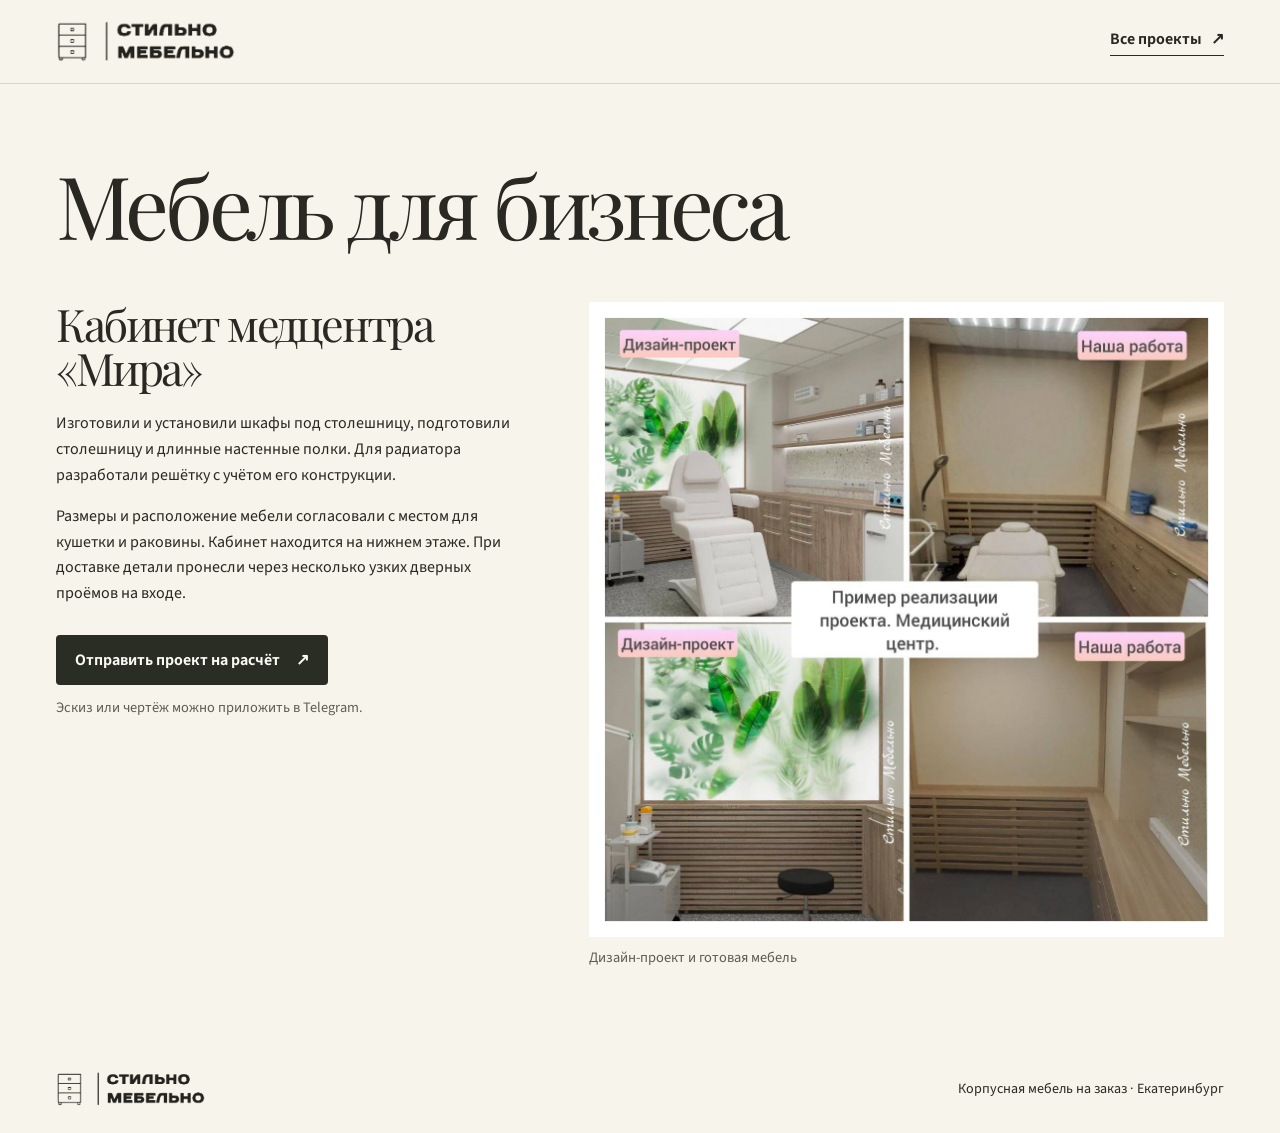
==== business.html @ 8807bb44 "Publish the Mira medical center furniture case" ====
<!doctype html>
<html lang="ru">
<head>
  <meta charset="utf-8">
  <meta name="viewport" content="width=device-width, initial-scale=1">
  <title>Мебель для бизнеса — Стильно Мебельно</title>
  <meta name="description" content="Корпусная мебель на заказ для бизнеса в Екатеринбурге. Шкафы, столешница, полки и решётка для радиатора в кабинете медцентра «Мира».">
  <meta property="og:title" content="Мебель для бизнеса — Стильно Мебельно">
  <meta property="og:description" content="Как изготовили мебель для кабинета медицинского центра «Мира».">
  <meta property="og:image" content="https://korkints.github.io/stilno-mebelno/assets/business.jpg">
  <link rel="icon" href="assets/favicon.svg" type="image/svg+xml">
  <link rel="stylesheet" href="style.css?v=business-case">
  <script src="site.js?v=business-case" defer></script>
</head>
<body>
  <header class="top">
    <div class="wrap top-inner">
      <a class="brand" href="index.html"><img src="assets/logo.png" alt="Стильно Мебельно" width="180" height="43"></a>
      <a class="top-contact" href="index.html#projects">Все проекты <span aria-hidden="true">↗</span></a>
    </div>
  </header>
  <main class="wrap business-page">
    <h1>Мебель для бизнеса</h1>
    <section class="business-case" aria-labelledby="mira">
      <div>
        <h2 id="mira">Кабинет медцентра «Мира»</h2>
        <p>Изготовили и установили шкафы под столешницу, подготовили столешницу и длинные настенные полки. Для радиатора разработали решётку с учётом его конструкции.</p>
        <p>Размеры и расположение мебели согласовали с местом для кушетки и раковины. Кабинет находится на нижнем этаже. При доставке детали пронесли через несколько узких дверных проёмов на входе.</p>
        <div class="hero-actions">
          <a class="button" href="https://t.me/Stilnomebelnoekb?text=%D0%97%D0%B4%D1%80%D0%B0%D0%B2%D1%81%D1%82%D0%B2%D1%83%D0%B9%D1%82%D0%B5%21%20%D0%A5%D0%BE%D1%87%D1%83%20%D0%BE%D0%B1%D1%81%D1%83%D0%B4%D0%B8%D1%82%D1%8C%20%D0%B8%D0%B7%D0%B3%D0%BE%D1%82%D0%BE%D0%B2%D0%BB%D0%B5%D0%BD%D0%B8%D0%B5%20%D0%BC%D0%B5%D0%B1%D0%B5%D0%BB%D0%B8%20%D0%B4%D0%BB%D1%8F%20%D0%B1%D0%B8%D0%B7%D0%BD%D0%B5%D1%81%D0%B0.%20%D0%9F%D0%BE%D0%B4%D1%81%D0%BA%D0%B0%D0%B6%D0%B8%D1%82%D0%B5%2C%20%D0%BA%D0%B0%D0%BA%D0%B8%D0%B5%20%D0%BC%D0%B0%D1%82%D0%B5%D1%80%D0%B8%D0%B0%D0%BB%D1%8B%20%D0%BD%D1%83%D0%B6%D0%BD%D1%8B%20%D0%B4%D0%BB%D1%8F%20%D0%BF%D1%80%D0%B5%D0%B4%D0%B2%D0%B0%D1%80%D0%B8%D1%82%D0%B5%D0%BB%D1%8C%D0%BD%D0%BE%D0%B3%D0%BE%20%D1%80%D0%B0%D1%81%D1%87%D1%91%D1%82%D0%B0%3F" target="_blank" rel="noopener noreferrer">Отправить проект на расчёт <span aria-hidden="true">↗</span></a>
        </div>
        <p class="business-contact-note">Эскиз или чертёж можно приложить в Telegram.</p>
      </div>
      <figure class="business-photo">
        <button class="photo-trigger" type="button" data-photo-preview aria-label="Увеличить дизайн-проект и фото кабинета">
          <img src="assets/business.jpg" alt="Кабинет медцентра «Мира». Слева дизайн-проект, справа мебель после монтажа." width="1280" height="1280">
        </button>
        <figcaption>Дизайн-проект и готовая мебель</figcaption>
      </figure>
    </section>
  </main>
  <footer class="wrap footer">
    <a class="brand" href="index.html"><img src="assets/logo.png" alt="Стильно Мебельно" width="150" height="36"></a>
    <span>Корпусная мебель на заказ · Екатеринбург</span>
  </footer>
  <dialog id="photo-viewer" class="photo-viewer" aria-labelledby="photo-title">
    <div class="photo-toolbar">
      <h2 id="photo-title">Просмотр фото</h2>
      <div id="photo-navigation" class="photo-controls photo-navigation" role="group" aria-label="Перелистывание фото" hidden>
        <button type="button" id="photo-previous" aria-label="Предыдущее фото">‹</button>
        <output id="photo-count" aria-live="polite" aria-label="Номер фото"></output>
        <button type="button" id="photo-next" aria-label="Следующее фото">›</button>
      </div>
      <div class="photo-controls" role="group" aria-label="Масштаб и закрытие">
        <button type="button" id="photo-minus" aria-label="Уменьшить">−</button>
        <output id="photo-scale" aria-live="polite">100%</output>
        <button type="button" id="photo-plus" aria-label="Увеличить">+</button>
        <form method="dialog"><button type="submit" autofocus aria-label="Закрыть фото">×</button></form>
      </div>
    </div>
    <div id="photo-scroll" class="photo-scroll" tabindex="0" aria-label="Область просмотра фото">
      <div class="photo-stage"><img id="photo-full" alt="" draggable="false"></div>
    </div>
  </dialog>
</body>
</html>
---- style.css ----
@font-face {
  font-family: 'Source Sans 3 Variable';
  font-style: normal;
  font-display: swap;
  font-weight: 200 900;
  src: url(assets/fonts/source-sans-3-cyrillic-wght-normal.woff2) format('woff2-variations');
  unicode-range: U+0301,U+0400-045F,U+0490-0491,U+04B0-04B1,U+2116;
}
@font-face {
  font-family: 'Source Sans 3 Variable';
  font-style: normal;
  font-display: swap;
  font-weight: 200 900;
  src: url(assets/fonts/source-sans-3-latin-wght-normal.woff2) format('woff2-variations');
  unicode-range: U+0000-00FF,U+0131,U+0152-0153,U+02BB-02BC,U+02C6,U+02DA,U+02DC,U+0304,U+0308,U+0329,U+2000-206F,U+20AC,U+2122,U+2191,U+2193,U+2212,U+2215,U+FEFF,U+FFFD;
}
@font-face {
  font-family: 'Playfair Display Variable';
  font-style: normal;
  font-display: swap;
  font-weight: 400 900;
  src: url(assets/fonts/playfair-display-cyrillic-wght-normal.woff2) format('woff2-variations');
  unicode-range: U+0301,U+0400-045F,U+0490-0491,U+04B0-04B1,U+2116;
}
@font-face {
  font-family: 'Playfair Display Variable';
  font-style: normal;
  font-display: swap;
  font-weight: 400 900;
  src: url(assets/fonts/playfair-display-latin-wght-normal.woff2) format('woff2-variations');
  unicode-range: U+0000-00FF,U+0131,U+0152-0153,U+02BB-02BC,U+02C6,U+02DA,U+02DC,U+0304,U+0308,U+0329,U+2000-206F,U+20AC,U+2122,U+2191,U+2193,U+2212,U+2215,U+FEFF,U+FFFD;
}
@font-face {
  font-family: 'Playfair Display Variable';
  font-style: italic;
  font-display: swap;
  font-weight: 400 900;
  src: url(assets/fonts/playfair-display-cyrillic-wght-italic.woff2) format('woff2-variations');
  unicode-range: U+0301,U+0400-045F,U+0490-0491,U+04B0-04B1,U+2116;
}
@font-face {
  font-family: 'Playfair Display Variable';
  font-style: italic;
  font-display: swap;
  font-weight: 400 900;
  src: url(assets/fonts/playfair-display-latin-wght-italic.woff2) format('woff2-variations');
  unicode-range: U+0000-00FF,U+0131,U+0152-0153,U+02BB-02BC,U+02C6,U+02DA,U+02DC,U+0304,U+0308,U+0329,U+2000-206F,U+20AC,U+2122,U+2191,U+2193,U+2212,U+2215,U+FEFF,U+FFFD;
}

:root {
  color-scheme: light;
  --paper: #f7f4ec;
  --white: #fcfaf5;
  --ink: #292822;
  --muted: #605d51;
  --line: #dbd5c6;
  --accent: #714430;
  --dark: #292d24;
  font-family: "Source Sans 3 Variable", "Segoe UI", Arial, sans-serif;
  background: var(--paper);
  color: var(--ink);
}
*, *::before, *::after { box-sizing: border-box; }
html { scroll-behavior: smooth; }
body { margin: 0; }
img, video { display: block; max-width: 100%; }
figure { margin: 0; }
a { color: inherit; text-decoration: none; }
button, input, textarea, select { font: inherit; color: inherit; }
button { cursor: pointer; }
button:disabled { cursor: default; opacity: .55; }
:focus-visible { outline: 2px solid #a36245; outline-offset: 4px; }
[hidden] { display: none !important; }
p { line-height: 1.6; }
h1, h2, h3, p { margin-top: 0; }
h1, h2 { font-family: "Playfair Display Variable", Georgia, serif; font-weight: 400; letter-spacing: -.055em; line-height: .99; }
h2 { font-size: clamp(2.8rem, 6vw, 5.4rem); margin-bottom: 1.3rem; }
h3 { font-size: 1.55rem; margin-bottom: .6rem; }
.wrap { width: min(1280px, calc(100% - 112px)); margin-inline: auto; }
.top { border-bottom: 1px solid var(--line); }
.top-inner { min-height: 83px; display: flex; align-items: center; justify-content: space-between; gap: 28px; }
.brand img { height: auto; }
.top nav { display: flex; gap: clamp(16px, 3vw, 50px); font-size: .94rem; }
.top-contact, .text-link { display: inline-flex; gap: .55rem; align-items: center; font-weight: 650; }
.top-contact { padding-bottom: 5px; border-bottom: 1px solid; }
.top a:hover, .text-link:hover, .footer a:hover { color: var(--accent); }
.hero { display: grid; grid-template-columns: .95fr 1.05fr; gap: clamp(24px, 5vw, 80px); min-height: 615px; padding-block: 38px 42px; }
.hero-copy { align-self: center; padding-block: 18px; }
.eyebrow { display: flex; align-items: center; gap: .65rem; margin-bottom: 1.25rem; color: var(--accent); font-size: .77rem; font-weight: 700; letter-spacing: .17em; text-transform: uppercase; }
.dot { width: 7px; height: 7px; border-radius: 50%; background: currentColor; }
.hero h1 { font-size: clamp(4.35rem, 7.4vw, 7.55rem); margin: 0 0 1.6rem; }
.hero h1 em { color: var(--accent); }
.intro { max-width: 370px; color: var(--muted); font-size: 1.15rem; }
.hero-actions { display: flex; flex-wrap: wrap; align-items: center; gap: 1rem 1.7rem; margin-top: 1.8rem; }
.button { border: 1px solid transparent; background: var(--dark); color: var(--white); padding: 13px 18px; min-height: 48px; display: inline-flex; justify-content: center; align-items: center; gap: 16px; font-weight: 650; border-radius: 4px; }
.button:hover { background: #424737; }
.button.light { color: var(--ink); background: var(--white); }
.button.light:hover { background: #e6deca; }
.button.outline { border-color: var(--line); color: var(--ink); background: var(--white); }
.button.outline:hover { background: #ece6d9; }
.hero-photo { display: grid; grid-template-rows: 1fr auto; }
.hero-image { position: relative; min-height: 530px; overflow: hidden; background: #d7ccba; }
.hero-photo img { width: 100%; height: 100%; position: absolute; object-fit: cover; object-position: center 69%; }
.hero-photo figcaption { margin-top: .8rem; color: var(--accent); font: italic 400 clamp(1rem, 1.5vw, 1.22rem)/1.4 "Playfair Display Variable", Georgia, serif; }
.projects, .team { padding-block: 75px 95px; border-top: 1px solid var(--line); }
.section-head { display: flex; justify-content: space-between; align-items: end; gap: 2rem; margin-bottom: 1.35rem; }
.section-head p:last-child { max-width: 350px; color: var(--muted); }
.project-grid { display: grid; grid-template-columns: repeat(3, minmax(0, 1fr)); gap: 28px 22px; }
.project { padding: 0; border: 0; text-align: left; background: none; }
.project img { width: 100%; aspect-ratio: 5/4; object-fit: cover; object-position: center 53%; background: #e3daca; }
.project:hover img { filter: brightness(.91); }
.project span { display: flex; justify-content: space-between; gap: 10px; padding: 14px 0; border-bottom: 1px solid var(--line); font-weight: 650; }
.project b { color: var(--accent); }
.story { background: #eae4d6; padding-block: 70px; }
.story-inner { display: grid; grid-template-columns: 1fr .8fr; gap: clamp(28px, 9vw, 125px); align-items: center; }
.story-copy p:not(.eyebrow) { max-width: 555px; font-size: 1.08rem; }
.story-photo img { width: 100%; height: 420px; object-fit: cover; object-position: center 55%; }
.team-grid { margin-top: 2.3rem; display: grid; grid-template-columns: 1fr 1fr; gap: 20px; }
.team-grid article { border-top: 1px solid var(--line); padding: 1.25rem 1rem 0 0; }
.team-grid article p:last-child { max-width: 435px; }
.role { color: var(--accent); margin-bottom: .45rem; }
.contact { background: var(--dark); color: var(--white); padding-block: 70px; }
.contact .eyebrow { color: #e9c5b0; }
.contact-inner { display: grid; grid-template-columns: 1fr .8fr; gap: clamp(24px, 6vw, 90px); }
.contact-inner p { max-width: 440px; }
.contact .text-link:hover { color: #e9c5b0; }
label { display: block; font-weight: 600; }
input, select, textarea { max-width: 100%; border: 1px solid var(--line); border-radius: 3px; padding: .67rem .7rem; background: var(--white); color: var(--ink); }
.contact form label { margin-bottom: .9rem; }
.contact input, .contact select, .contact textarea { width: 100%; display: block; margin-top: .4rem; }
textarea { resize: vertical; }
#prepared { margin-top: 1rem; }
.form-status { margin: .6rem 0 0; }
.footer { padding-block: 26px; display: flex; align-items: center; justify-content: space-between; gap: 16px; flex-wrap: wrap; font-size: .88rem; }
.gallery { width: min(1050px, calc(100% - 26px)); max-height: 90vh; background: var(--paper); border: 1px solid var(--line); padding: 0 22px 22px; color: var(--ink); }
.gallery::backdrop { background: #212119b8; }
.gallery-head { display: flex; justify-content: space-between; gap: 12px; align-items: center; padding-block: 16px; position: sticky; top: 0; background: var(--paper); }
.gallery h2 { margin: 0; font-size: clamp(1.85rem, 5vw, 3rem); }
.close { background: transparent; border: 1px solid var(--line); width: 42px; height: 42px; font-size: 1.45rem; }
.gallery-media { display: grid; grid-template-columns: repeat(auto-fit, minmax(min(100%, 280px), 1fr)); gap: 18px; }
.gallery-media img, .gallery-media video { width: 100%; height: clamp(290px, 58vh, 620px); object-fit: contain; background: #eae4d6; }
.gallery-media figcaption { font-size: .9rem; margin-top: .5rem; }

.calc-main { padding-block: 42px 70px; }
.calc-main h1 { font-size: clamp(2.9rem, 7vw, 5.4rem); margin-bottom: 1rem; }
.calc-main h2 { font-size: clamp(1.9rem, 4vw, 2.9rem); margin-bottom: .85rem; }
.calc-intro { max-width: 780px; color: var(--muted); }
.calc-panel { margin-top: 24px; background: var(--white); border: 1px solid var(--line); padding: clamp(14px, 2vw, 26px); }
.calc-panel > summary { cursor: pointer; font-weight: 700; }
.calc-panel > p { color: var(--muted); }
.calc-actions { display: flex; gap: .65rem; flex-wrap: wrap; margin: 15px 0 0; }
.table-scroll { overflow: auto; padding-bottom: 4px; }
table { border-collapse: collapse; width: 100%; }
.work-table { min-width: 910px; }
.catalog-table { min-width: 720px; }
.client-table { min-width: 505px; }
table caption { text-align: left; font-weight: 600; margin-bottom: .65rem; }
th, td { padding: .75rem .55rem; border-bottom: 1px solid var(--line); text-align: left; vertical-align: top; }
th { color: var(--muted); font-size: .84rem; }
td input, td select, td textarea { width: 100%; }
td textarea { min-height: 43px; }
.work-table td:first-child { width: 24%; }
.work-table td:nth-child(2) { width: 18%; }
.work-table td:nth-child(3) { width: 25%; }
.work-table td:nth-child(4) { width: 21%; }
td label { font-size: .8rem; margin-bottom: .42rem; }
td label input { margin-top: .25rem; }
td small { display: block; margin-top: .4rem; line-height: 1.4; color: var(--muted); }
td select + input { margin-top: .4rem; }
.money { font-variant-numeric: tabular-nums; text-align: right; white-space: nowrap; }
.remove-row { display: block; margin: .6rem 0 0 auto; padding: 4px 7px; border: 1px solid var(--line); background: none; border-radius: 3px; font-size: .76rem; }
tfoot td { font-weight: 700; }
.calc-status { color: var(--accent); margin: .7rem 0 0; }
.calc-message { padding: 12px 15px; background: #ede3d5; }
.calc-header { padding-block: 18px; }
@media (max-width: 850px) {
  .wrap { width: calc(100% - 52px); }
  .hero { min-height: auto; gap: 24px; }
  .hero-image { min-height: 460px; }
  .hero h1 { font-size: clamp(3.3rem, 9vw, 5.5rem); }
  .project-grid { grid-template-columns: repeat(2, minmax(0, 1fr)); }
}
@media (max-width: 600px) {
  .wrap { width: calc(100% - 34px); }
  .top-inner { flex-wrap: wrap; gap: 12px; padding-block: 12px; min-height: auto; }
  .top-inner .brand img { width: 140px; }
  .top nav { order: 3; width: 100%; justify-content: space-between; padding-block: 5px; }
  .top-contact { font-size: .79rem; }
  .hero, .story-inner, .contact-inner, .team-grid { grid-template-columns: 1fr; }
  .hero { padding-block: 22px 30px; gap: 14px; }
  .hero-copy { padding-block: 8px; }
  .hero h1 { font-size: clamp(3.8rem, 13vw, 5rem); }
  .hero-image { min-height: 0; aspect-ratio: 5/4; }
  .hero-actions { font-size: .87rem; }
  .projects, .team, .story, .contact { padding-block: 46px; }
  .section-head { display: block; }
  .project-grid { gap: 16px 12px; }
  .project span { font-size: .87rem; }
  .story-photo img { height: 310px; }
  .team-grid { gap: 12px; }
}
@media (prefers-reduced-motion: reduce) { html { scroll-behavior: auto; } }
@media print {
  body { background: white; color: black; }
  body.calc-page .top, .calc-main > :not(.client-panel), .client-panel .calc-actions { display: none !important; }
  .calc-main { width: 100%; padding: 0; }
  .client-panel { padding: 0; margin: 0; border: 0; background: white; }
  .table-scroll { overflow: visible; }
  .client-table { min-width: 0; }
}

.site-section { padding-block: 60px; border-top: 1px solid var(--line); }
.case-grid, .process-grid { display: grid; gap: 22px; grid-template-columns: repeat(3, minmax(0, 1fr)); margin: 2rem 0 0; }
.case-grid article, .case-grid figure, .process-grid li { padding: 20px; background: var(--white); border: 1px solid var(--line); }
.case-grid p:last-child, .process-grid p { margin-bottom: 0; }
.case-grid h3 { font-size: 1.3rem; }
.case-grid.reviews, .process-grid { grid-template-columns: repeat(2, minmax(0, 1fr)); }
.process-grid { list-style-position: inside; padding: 0; }
.process-grid li::marker { color: var(--accent); font-weight: 700; }
.process-grid p { margin-top: .45rem; }
.reviews blockquote { margin: 0 0 .85rem; font-size: 1.25rem; line-height: 1.45; }
.reviews figcaption { color: var(--muted); }
.questions details { border-bottom: 1px solid var(--line); }
.questions summary { cursor: pointer; font-weight: 650; padding: .9rem 0; }
.questions p { max-width: 780px; }
.questions a { text-decoration: underline; }
@media (max-width: 700px) {
  .case-grid, .case-grid.reviews, .process-grid { grid-template-columns: 1fr; gap: 12px; }
  .site-section { padding-block: 43px; }
}

.case-grid article video, .workshop-video video, .video-grid video { width: 100%; background: #242720; object-fit: contain; }
.case-grid article video { height: clamp(270px, 35vw, 410px); margin: 0 0 1rem; }
.project-size { color: var(--muted); font-variant-numeric: tabular-nums; }
.workshop-video video { height: clamp(350px, 50vw, 530px); }
.workshop-video figcaption, .video-grid figcaption, .client-photo figcaption { margin-top: .65rem; color: var(--muted); }
.video-grid { display: grid; grid-template-columns: repeat(4, minmax(0,1fr)); gap: 20px; }
.video-grid video { height: clamp(200px, 30vw, 355px); }
.client-photo { margin-top: 24px; max-width: 700px; }
.client-photo img { display: block; width: 100%; height: auto; filter: contrast(1.025) brightness(1.025); }
@media (max-width: 850px) { .video-grid { grid-template-columns: repeat(2, minmax(0,1fr)); gap: 14px; } }


.photo-trigger { display: block; width: 100%; padding: 0; border: 0; background: none; cursor: zoom-in; }
.gallery-head { z-index: 1; }
.photo-viewer { width: min(1120px, calc(100% - 16px)); height: min(92dvh, 1000px); max-height: 92dvh; padding: 0; border: 1px solid var(--line); background: var(--paper); color: var(--ink); }
.photo-viewer[open] { display: flex; flex-direction: column; }
.photo-viewer::backdrop { background: #12130fe0; }
.photo-toolbar { display: flex; align-items: center; justify-content: space-between; flex-wrap: wrap; gap: 8px 16px; padding: 10px 12px; }
.photo-toolbar h2 { margin: 0; font: 650 1rem/1.3 "Source Sans 3 Variable", sans-serif; letter-spacing: normal; }
.photo-controls { display: flex; align-items: center; gap: 8px; margin-left: auto; }
.photo-controls button { width: 44px; height: 44px; background: var(--white); border: 1px solid var(--line); border-radius: 3px; font-size: 1.35rem; }
.photo-controls output { min-width: 4ch; text-align: center; font-variant-numeric: tabular-nums; }
.photo-scroll { flex: 1; min-height: 0; overflow: auto; overscroll-behavior: contain; scrollbar-width: none; touch-action: pan-x pan-y; overflow-anchor: none; background: #242720; }
.photo-stage { display: grid; place-items: center; width: max-content; height: max-content; min-width: 100%; min-height: 100%; }
.photo-stage img { max-width: none; height: auto; cursor: zoom-in; user-select: none; }

.project-stills { display: grid; grid-template-columns: repeat(3, minmax(0, 1fr)); gap: 7px; margin: 0 0 1rem; }
.project-stills img { width: 100%; aspect-ratio: 4/5; object-fit: cover; background: #eae4d6; }

.photo-navigation { margin-left: 0; }
@media (max-width: 600px) {
  .photo-toolbar h2 { flex-basis: 100%; }
  .photo-controls { gap: 5px; }
}
.photo-navigation button[aria-disabled="true"] { opacity: .45; cursor: default; }

.kitchen-comparison { margin-top: clamp(26px, 5vw, 55px); }
.kitchen-comparison h3, .measurement-prep h3 { font-family: "Playfair Display Variable", Georgia, serif; font-size: clamp(1.45rem, 3vw, 2.15rem); font-weight: 400; margin-bottom: .9rem; }
.comparison-grid { display: grid; grid-template-columns: repeat(2, minmax(0, 1fr)); gap: clamp(7px, 2vw, 20px); }
.comparison-grid img { width: 100%; aspect-ratio: 4/3; object-fit: contain; background: #eae4d6; }
.measurement-prep { display: flex; flex-wrap: wrap; align-items: center; justify-content: space-between; gap: 16px 30px; margin-top: 24px; padding: clamp(18px, 3vw, 32px); background: #eae4d6; }
.measurement-prep ul { margin: 0; padding-left: 1.3em; line-height: 1.5; }
.measurement-prep li + li { margin-top: .35rem; }

.vanity-stills { grid-template-columns: minmax(0, 2fr) minmax(0, 1fr); align-items: start; }
.vanity-stills .photo-trigger:first-child { grid-row: span 2; }
.vanity-stills img { height: auto; aspect-ratio: auto; }

.team-layout { display: grid; grid-template-columns: minmax(0, 350px) minmax(0, 1fr); align-items: center; gap: clamp(24px, 6vw, 80px); margin-top: 2rem; }
.team-portrait img { width: 100%; height: auto; }
.team-layout .team-grid { grid-template-columns: 1fr; margin-top: 0; }
.order-rates { margin-top: 34px; }
.order-rates dl { display: grid; grid-template-columns: repeat(2, minmax(0, 1fr)); gap: 14px; margin: 0; }
.order-rates dl > div { padding: 18px; border: 1px solid var(--line); background: var(--white); }
.order-rates dt { font-weight: 650; }
.order-rates dd { margin: .45rem 0 0; }
.order-rates dd strong { color: var(--accent); font-size: 1.3rem; }
.order-rates dd p { margin: .45rem 0 0; }
@media (max-width: 600px) {
  .team-layout, .order-rates dl { grid-template-columns: 1fr; }
  .team-portrait { width: min(100%, 350px); }
}

.business-page { padding-block: clamp(32px, 6vw, 78px); }
.business-page > h1 { font-size: clamp(2.55rem, 6.8vw, 6.8rem); margin-bottom: clamp(24px, 5vw, 55px); }
.business-case { display: grid; grid-template-columns: minmax(0, .85fr) minmax(0, 1.15fr); align-items: start; gap: clamp(24px, 5vw, 68px); }
.business-case h2 { font-size: clamp(1.8rem, 3.5vw, 3.45rem); }
.business-contact-note, .business-photo figcaption { margin-top: .65rem; color: var(--muted); font-size: .9rem; }
.business-photo img { width: 100%; height: auto; }
@media (max-width: 760px) { .business-case { grid-template-columns: 1fr; } }
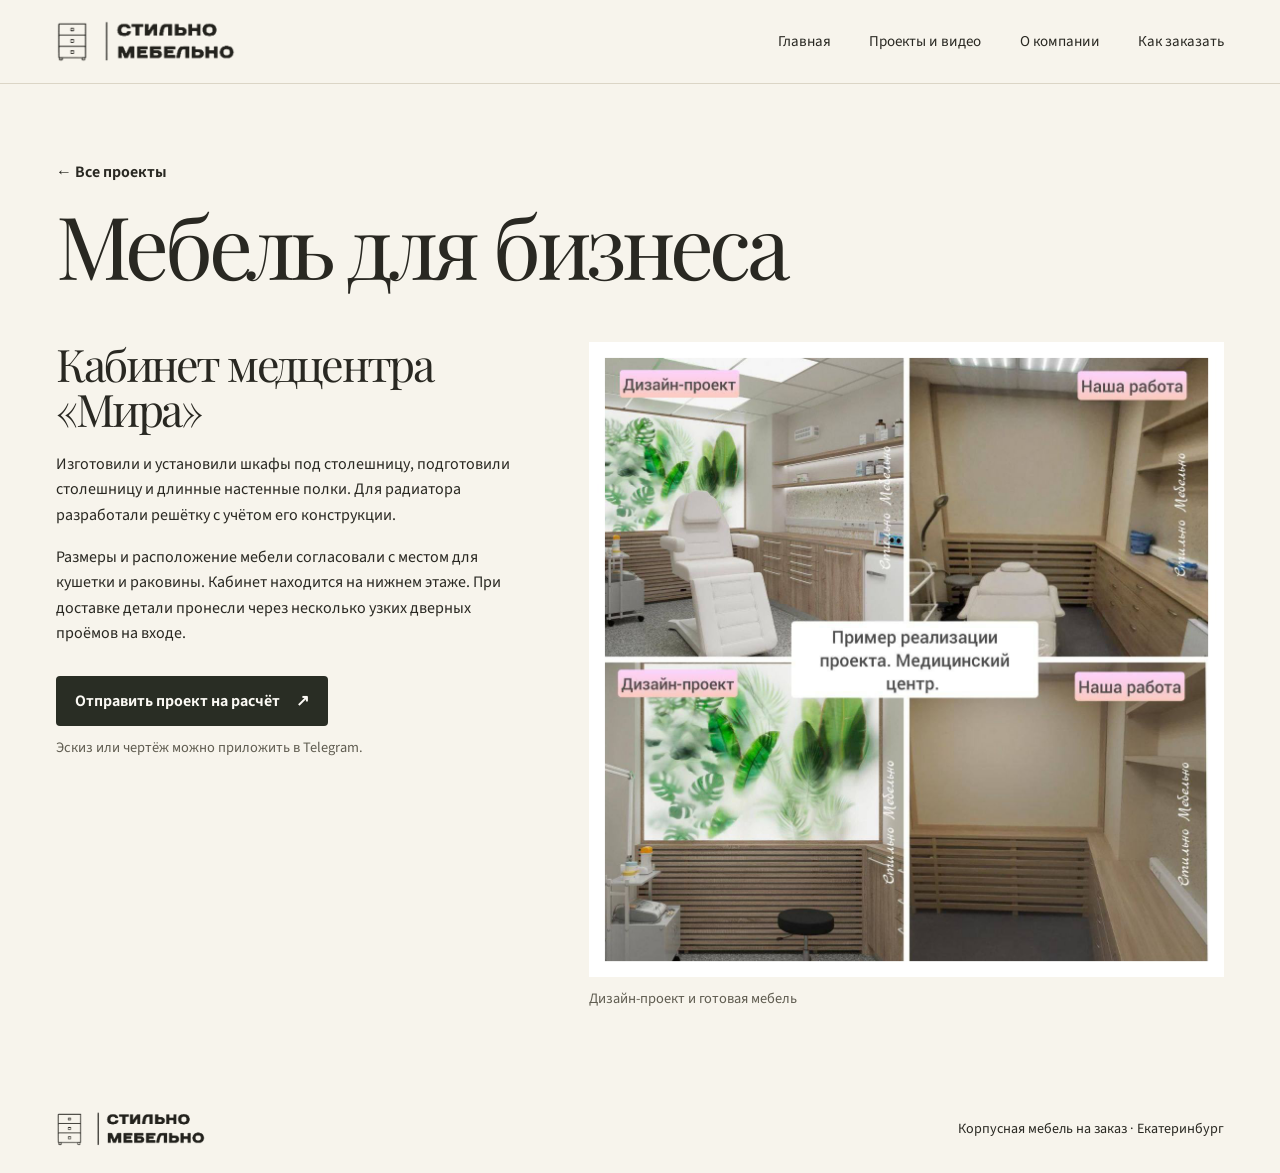
==== commit 0d76c6cb: "Split the website into four main pages" ====
--- a/business.html
+++ b/business.html
@@ -9,17 +9,23 @@
   <meta property="og:description" content="Как изготовили мебель для кабинета медицинского центра «Мира».">
   <meta property="og:image" content="https://korkints.github.io/stilno-mebelno/assets/business.jpg">
   <link rel="icon" href="assets/favicon.svg" type="image/svg+xml">
-  <link rel="stylesheet" href="style.css?v=business-case">
-  <script src="site.js?v=business-case" defer></script>
+  <link rel="stylesheet" href="style.css?v=pages">
+  <script src="site.js?v=pages" defer></script>
 </head>
 <body>
   <header class="top">
     <div class="wrap top-inner">
       <a class="brand" href="index.html"><img src="assets/logo.png" alt="Стильно Мебельно" width="180" height="43"></a>
-      <a class="top-contact" href="index.html#projects">Все проекты <span aria-hidden="true">↗</span></a>
+      <nav aria-label="Основная навигация">
+        <a href="index.html">Главная</a>
+        <a href="projects.html">Проекты и видео</a>
+        <a href="about.html">О компании</a>
+        <a href="order.html">Как заказать</a>
+      </nav>
     </div>
   </header>
   <main class="wrap business-page">
+    <a class="text-link business-back" href="projects.html#projects">← Все проекты</a>
     <h1>Мебель для бизнеса</h1>
     <section class="business-case" aria-labelledby="mira">
       <div>
--- a/style.css
+++ b/style.css
@@ -299,3 +299,15 @@
 .business-contact-note, .business-photo figcaption { margin-top: .65rem; color: var(--muted); font-size: .9rem; }
 .business-photo img { width: 100%; height: auto; }
 @media (max-width: 760px) { .business-case { grid-template-columns: 1fr; } }
+
+.top nav a { padding-block: 5px; }
+.top nav a[aria-current="page"] { color: var(--accent); box-shadow: 0 1px currentColor; }
+.page-title { padding-block: clamp(30px, 6vw, 72px) clamp(22px, 4vw, 48px); }
+.page-title h1 { font-size: clamp(2.6rem, 7vw, 6.5rem); margin: 0; }
+.page-jumps { display: flex; flex-wrap: wrap; gap: 8px 23px; margin-top: 20px; color: var(--accent); }
+.page-jumps a { text-decoration: underline; text-underline-offset: .23em; }
+#projects.projects, #process.site-section { padding-top: clamp(22px, 4vw, 50px); }
+.business-back { margin-bottom: 1.15rem; }
+@media (max-width: 600px) {
+  .top nav { flex-wrap: wrap; gap: 4px 11px; font-size: .86rem; }
+}
